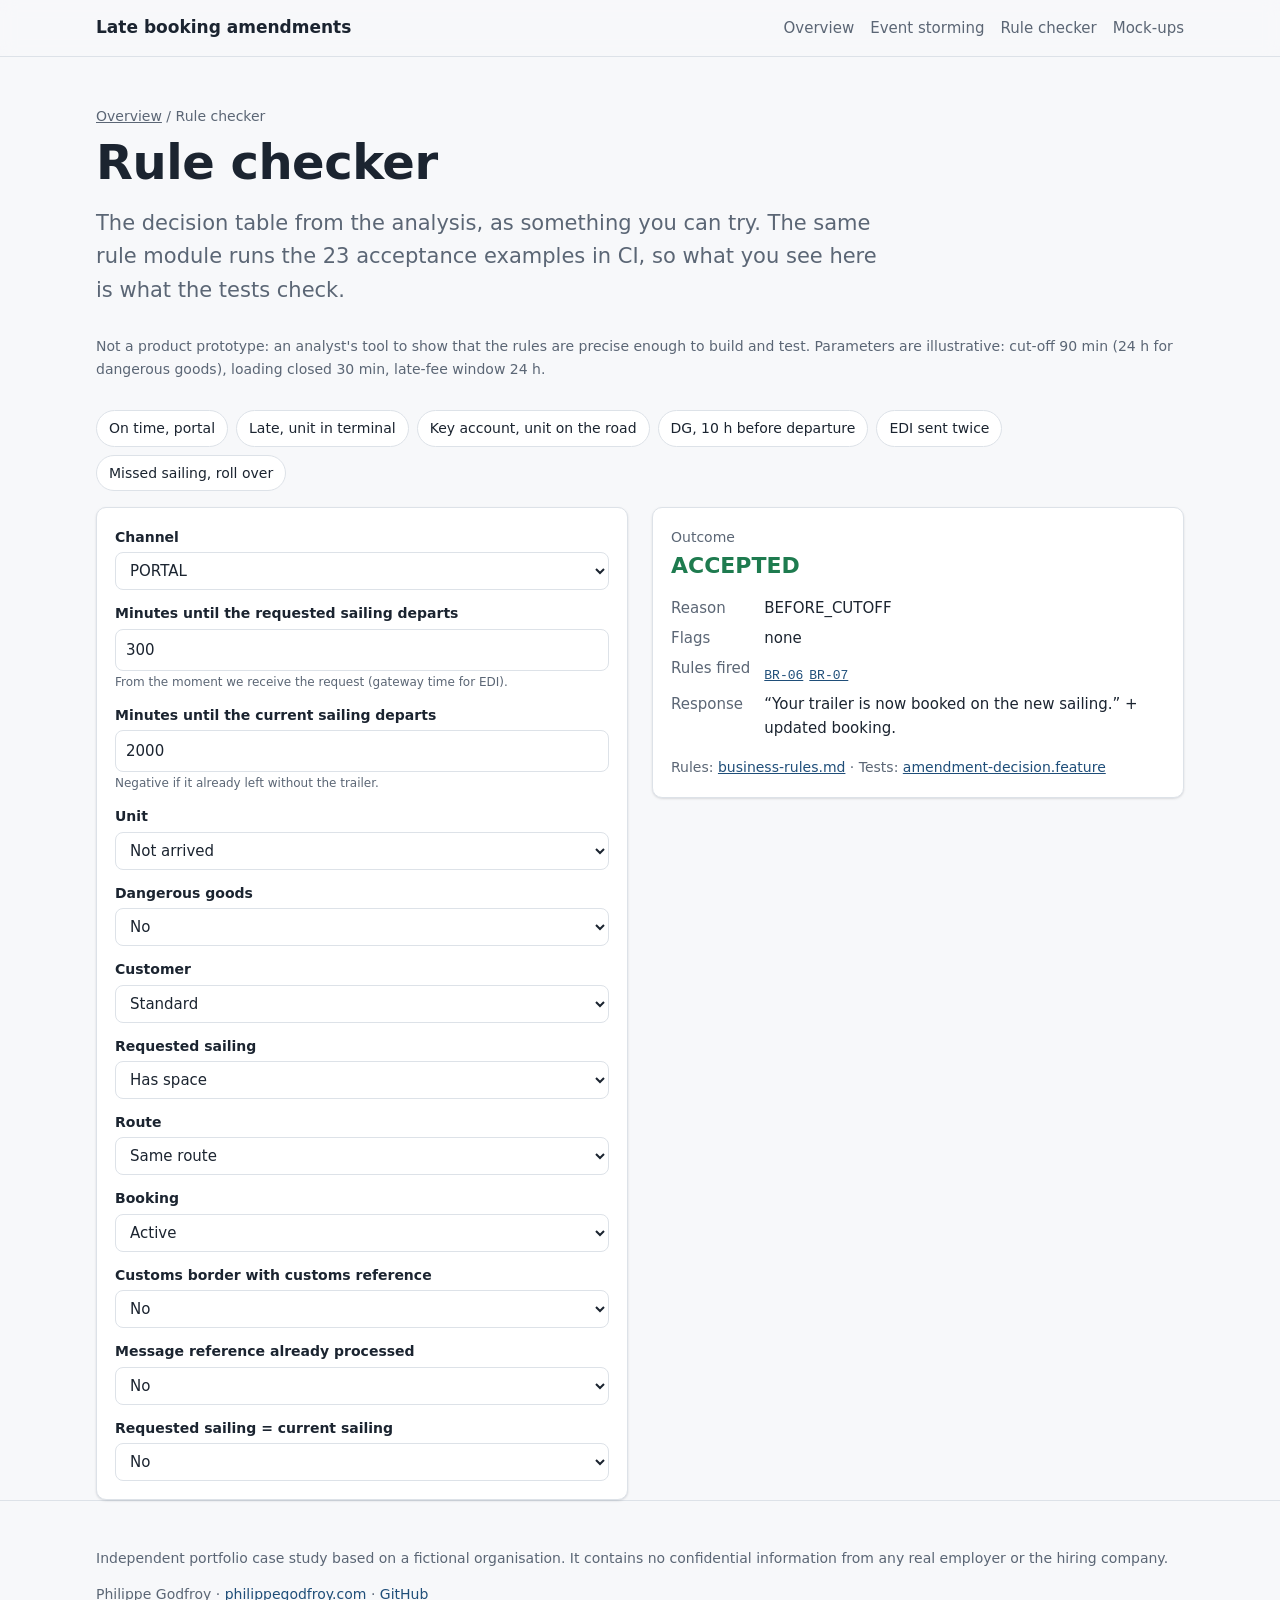
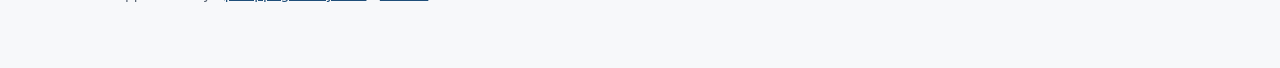
==== site/checker/index.html @ fed1c042 "Functional analysis case: sailing-change amendments for a fictional RoRo operator Discovery, event s" ====
<!doctype html>
<html lang="en">
<head>
  <meta charset="utf-8">
  <meta name="viewport" content="width=device-width, initial-scale=1">
  <title>Rule checker — Late booking amendments</title>
  <meta name="description" content="Try the sailing-change business rules of a fictional RoRo operator: outcome, reason, rules fired, flags and the response per channel.">
  <link rel="icon" href="../assets/favicon.svg" type="image/svg+xml">
  <link rel="stylesheet" href="../assets/style.css">
</head>
<body>
  <header class="site-header">
    <div class="wrap header-inner">
      <a class="brand" href="../">Late booking amendments</a>
      <nav aria-label="Sections">
        <a href="../">Overview</a>
        <a href="../event-storming/">Event storming</a>
        <a href="./" aria-current="page">Rule checker</a>
        <a href="../mockups/">Mock-ups</a>
      </nav>
    </div>
  </header>

  <main>
    <section class="sub-hero wrap">
      <p class="crumbs"><a href="../">Overview</a> / Rule checker</p>
      <h1>Rule checker</h1>
      <p class="lede">The decision table from the analysis, as something you can try. The same rule module runs the 23 acceptance examples in CI, so what you see here is what the tests check.</p>
      <p class="small">Not a product prototype: an analyst's tool to show that the rules are precise enough to build and test. Parameters are illustrative: cut-off 90 min (24 h for dangerous goods), loading closed 30 min, late-fee window 24 h.</p>
    </section>

    <section class="wrap" aria-label="Rule checker">
      <div class="presets" role="group" aria-label="Example situations">
        <button type="button" data-preset="ontime">On time, portal</button>
        <button type="button" data-preset="late">Late, unit in terminal</button>
        <button type="button" data-preset="keyroad">Key account, unit on the road</button>
        <button type="button" data-preset="dg">DG, 10 h before departure</button>
        <button type="button" data-preset="dup">EDI sent twice</button>
        <button type="button" data-preset="missed">Missed sailing, roll over</button>
      </div>

      <div class="checker">
        <form id="f" class="card form-grid" aria-label="Request">
          <div class="field"><label for="channel">Channel</label>
            <select id="channel"><option>PORTAL</option><option>EDI</option><option>AGENT</option></select></div>
          <div class="field"><label for="minutesToTargetDeparture">Minutes until the requested sailing departs</label>
            <input id="minutesToTargetDeparture" type="number" step="1" value="300">
            <div class="hint">From the moment we receive the request (gateway time for EDI).</div></div>
          <div class="field"><label for="minutesToCurrentDeparture">Minutes until the current sailing departs</label>
            <input id="minutesToCurrentDeparture" type="number" step="1" value="2000">
            <div class="hint">Negative if it already left without the trailer.</div></div>
          <div class="field"><label for="unitStatus">Unit</label>
            <select id="unitStatus"><option value="NOT_ARRIVED">Not arrived</option><option value="GATED_IN">Gated in (in the terminal)</option><option value="LOADED">Loaded</option></select></div>
          <div class="field"><label for="dangerousGoods">Dangerous goods</label>
            <select id="dangerousGoods"><option value="no">No</option><option value="yes">Yes</option></select></div>
          <div class="field"><label for="customerTier">Customer</label>
            <select id="customerTier"><option value="STANDARD">Standard</option><option value="KEY_ACCOUNT">Key account</option></select></div>
          <div class="field"><label for="targetCapacity">Requested sailing</label>
            <select id="targetCapacity"><option value="AVAILABLE">Has space</option><option value="FULL">Full</option></select></div>
          <div class="field"><label for="sameRoute">Route</label>
            <select id="sameRoute"><option value="yes">Same route</option><option value="no">Different route</option></select></div>
          <div class="field"><label for="bookingStatus">Booking</label>
            <select id="bookingStatus"><option value="ACTIVE">Active</option><option value="CANCELLED">Cancelled</option></select></div>
          <div class="field"><label for="crossesCustomsBorder">Customs border with customs reference</label>
            <select id="crossesCustomsBorder"><option value="no">No</option><option value="yes">Yes</option></select></div>
          <div class="field"><label for="duplicateMessage">Message reference already processed</label>
            <select id="duplicateMessage"><option value="no">No</option><option value="yes">Yes</option></select></div>
          <div class="field"><label for="noEffectiveChange">Requested sailing = current sailing</label>
            <select id="noEffectiveChange"><option value="no">No</option><option value="yes">Yes</option></select></div>
        </form>

        <div class="card result" aria-live="polite">
          <p class="small">Outcome</p>
          <p id="outcome" class="outcome">—</p>
          <dl class="kv">
            <dt>Reason</dt><dd id="reason">—</dd>
            <dt>Flags</dt><dd id="flags">—</dd>
            <dt>Rules fired</dt><dd><ul id="rules" class="rule-list"></ul></dd>
            <dt>Response</dt><dd id="response">—</dd>
          </dl>
          <p class="small" style="margin-top:16px">Rules: <a href="https://github.com/phlppgdfry/shortsea-booking-functional-analysis/blob/main/docs/03-analysis/business-rules.md">business-rules.md</a> · Tests: <a href="https://github.com/phlppgdfry/shortsea-booking-functional-analysis/blob/main/docs/04-backlog/features/amendment-decision.feature">amendment-decision.feature</a></p>
        </div>
      </div>
    </section>
  </main>

  <footer class="site-footer">
    <div class="wrap">
      <p>Independent portfolio case study based on a fictional organisation. It contains no confidential information from any real employer or the hiring company.</p>
      <p>Philippe Godfroy · <a href="https://philippegodfroy.com">philippegodfroy.com</a> · <a href="https://github.com/phlppgdfry">GitHub</a></p>
    </div>
  </footer>

  <script type="module">
    import { evaluate, channelResponse } from "../assets/amendment-rules.mjs";

    const ids = ["channel", "minutesToTargetDeparture", "minutesToCurrentDeparture", "unitStatus", "dangerousGoods", "customerTier",
      "targetCapacity", "sameRoute", "bookingStatus", "crossesCustomsBorder", "duplicateMessage", "noEffectiveChange"];
    const el = (id) => document.getElementById(id);
    const yes = (id) => el(id).value === "yes";
    const rulesDoc = "https://github.com/phlppgdfry/shortsea-booking-functional-analysis/blob/main/docs/03-analysis/business-rules.md#rules";

    const defaults = { channel: "PORTAL", minutesToTargetDeparture: 300, minutesToCurrentDeparture: 2000, unitStatus: "NOT_ARRIVED",
      dangerousGoods: "no", customerTier: "STANDARD", targetCapacity: "AVAILABLE", sameRoute: "yes", bookingStatus: "ACTIVE",
      crossesCustomsBorder: "no", duplicateMessage: "no", noEffectiveChange: "no" };
    const presets = {
      ontime: {},
      late: { channel: "AGENT", minutesToTargetDeparture: 60, unitStatus: "GATED_IN" },
      keyroad: { customerTier: "KEY_ACCOUNT", minutesToTargetDeparture: 60 },
      dg: { channel: "AGENT", minutesToTargetDeparture: 600, unitStatus: "GATED_IN", dangerousGoods: "yes", customerTier: "KEY_ACCOUNT" },
      dup: { channel: "EDI", duplicateMessage: "yes" },
      missed: { channel: "EDI", minutesToTargetDeparture: 400, minutesToCurrentDeparture: -120, crossesCustomsBorder: "yes" },
    };

    function render() {
      const request = {
        channel: el("channel").value,
        minutesToTargetDeparture: Number(el("minutesToTargetDeparture").value),
        minutesToCurrentDeparture: Number(el("minutesToCurrentDeparture").value),
        unitStatus: el("unitStatus").value,
        dangerousGoods: yes("dangerousGoods"),
        customerTier: el("customerTier").value,
        targetCapacity: el("targetCapacity").value,
        sameRoute: yes("sameRoute"),
        bookingStatus: el("bookingStatus").value,
        crossesCustomsBorder: yes("crossesCustomsBorder"),
        duplicateMessage: yes("duplicateMessage"),
        noEffectiveChange: yes("noEffectiveChange"),
      };
      const r = evaluate(request);
      el("outcome").textContent = r.outcome.replace("_", " ");
      el("outcome").className = "outcome " + r.outcome;
      el("reason").textContent = r.reason;
      el("flags").textContent = r.flags.length ? r.flags.join(", ") : "none";
      el("rules").replaceChildren(...r.rulesFired.map((id) => {
        const li = document.createElement("li"); const a = document.createElement("a");
        a.href = rulesDoc; a.textContent = id; li.append(a); return li;
      }));
      el("response").textContent = channelResponse(request.channel, r);
    }

    function apply(name) {
      const values = { ...defaults, ...presets[name] };
      for (const id of ids) el(id).value = values[id];
      render();
    }

    for (const id of ids) el(id).addEventListener("input", render);
    document.querySelectorAll("[data-preset]").forEach((b) => b.addEventListener("click", () => apply(b.dataset.preset)));
    apply("ontime");
  </script>
</body>
</html>
---- site/assets/style.css ----
/* Case-site design system: neutral, enterprise, one accent. Change tokens, not components. */
:root {
  --font: ui-sans-serif, system-ui, -apple-system, "Segoe UI", Roboto, "Helvetica Neue", Arial, sans-serif;
  --mono: ui-monospace, "SF Mono", Menlo, Consolas, monospace;
  --bg: #f7f8fa;
  --surface: #ffffff;
  --text: #1b2430;
  --muted: #5b6675;
  --border: #dde2e8;
  --accent: #1f4e79;
  --accent-contrast: #ffffff;
  --ok: #1e7b4f;
  --warn: #9a5b00;
  --risk: #a3312a;
  --radius: 10px;
  --shadow: 0 1px 2px rgb(16 24 40 / 6%), 0 1px 3px rgb(16 24 40 / 8%);
  --wrap: 1120px;
  --gutter: 16px;
}
@media (prefers-color-scheme: dark) {
  :root {
    --bg: #0f141a;
    --surface: #161d25;
    --text: #e6eaef;
    --muted: #9aa5b1;
    --border: #2a3440;
    --accent: #7fb2e5;
    --accent-contrast: #0f141a;
    --ok: #5cc28f;
    --warn: #e0a84a;
    --risk: #ef8a82;
    --shadow: none;
  }
}

*, *::before, *::after { box-sizing: border-box; }
html { scroll-behavior: smooth; }
body { margin: 0; font-family: var(--font); background: var(--bg); color: var(--text); line-height: 1.6; font-size: 17px; }
a { color: var(--accent); }
a:focus-visible, .btn:focus-visible { outline: 3px solid var(--accent); outline-offset: 2px; }
img, svg { max-width: 100%; height: auto; }

.wrap { max-width: var(--wrap); margin: 0 auto; padding: 0 var(--gutter); }
.measure { max-width: 68ch; }

.site-header { position: sticky; top: 0; z-index: 10; background: color-mix(in srgb, var(--bg) 88%, transparent); backdrop-filter: blur(8px); border-bottom: 1px solid var(--border); }
.header-inner { display: flex; align-items: center; justify-content: space-between; gap: 16px; min-height: 56px; flex-wrap: wrap; }
.brand { font-weight: 700; text-decoration: none; color: var(--text); }
.site-header nav { display: flex; gap: 16px; flex-wrap: wrap; }
.site-header nav a { color: var(--muted); text-decoration: none; font-size: 15px; }
.site-header nav a:hover { color: var(--text); }

.hero { padding: 72px var(--gutter) 40px; }
.eyebrow { color: var(--muted); font-size: 14px; letter-spacing: .02em; margin: 0 0 8px; }
h1 { font-size: clamp(30px, 5vw, 48px); line-height: 1.15; margin: 0 0 16px; letter-spacing: -0.01em; }
h2 { font-size: clamp(22px, 3vw, 28px); margin: 0 0 16px; }
h3 { font-size: 18px; margin: 8px 0 4px; }
.lede { font-size: clamp(18px, 2.4vw, 21px); color: var(--muted); max-width: 60ch; margin: 0 0 28px; }

.cta-row { display: flex; flex-wrap: wrap; gap: 10px; }
.btn { display: inline-block; padding: 10px 16px; border-radius: var(--radius); border: 1px solid var(--border); background: var(--surface); color: var(--text); text-decoration: none; font-weight: 600; font-size: 15px; }
.btn.primary { background: var(--accent); color: var(--accent-contrast); border-color: var(--accent); }

.section { padding: 40px var(--gutter); border-top: 1px solid var(--border); }

.grid { display: grid; gap: 16px; }
.cards-3 { grid-template-columns: repeat(auto-fit, minmax(220px, 1fr)); }
.cards-4 { grid-template-columns: repeat(auto-fit, minmax(200px, 1fr)); }
.card { background: var(--surface); border: 1px solid var(--border); border-radius: var(--radius); padding: 18px; box-shadow: var(--shadow); }
.card p { margin: 0; color: var(--muted); }

.chip { display: inline-block; font-size: 12px; font-weight: 600; padding: 2px 8px; border-radius: 999px; border: 1px solid currentColor; }
.chip.ok { color: var(--ok); } .chip.warn { color: var(--warn); } .chip.risk { color: var(--risk); }

.checklist { padding-left: 1.2em; }
.journey { list-style: none; padding: 0; margin: 0; display: grid; grid-template-columns: repeat(auto-fit, minmax(150px, 1fr)); gap: 10px; }
.journey a { display: flex; align-items: center; gap: 10px; padding: 12px 14px; background: var(--surface); border: 1px solid var(--border); border-radius: var(--radius); text-decoration: none; color: var(--text); font-weight: 600; }
.step-no { display: inline-grid; place-items: center; width: 26px; height: 26px; border-radius: 50%; background: var(--accent); color: var(--accent-contrast); font-size: 13px; flex: none; }

.diagram { margin: 0; background: var(--surface); border: 1px solid var(--border); border-radius: var(--radius); padding: 16px; overflow-x: auto; }
.diagram figcaption { color: var(--muted); font-size: 14px; margin-top: 8px; }

.kpi-value { font-size: 32px; font-weight: 700; color: var(--text) !important; }
.note { font-size: 14px; color: var(--muted); font-style: italic; }

.table-wrap { overflow-x: auto; border: 1px solid var(--border); border-radius: var(--radius); background: var(--surface); }
table { border-collapse: collapse; width: 100%; font-size: 15px; }
th, td { text-align: left; padding: 10px 12px; border-bottom: 1px solid var(--border); vertical-align: top; }
th { color: var(--muted); font-weight: 600; font-size: 13px; text-transform: uppercase; letter-spacing: .04em; }
tr:last-child td { border-bottom: none; }

.site-footer { border-top: 1px solid var(--border); padding: 32px 0 48px; color: var(--muted); font-size: 14px; }

@media print {
  .site-header, .cta-row { display: none; }
  body { background: #fff; color: #000; font-size: 11pt; }
  .section { break-inside: avoid; padding: 16px 0; }
  .card { box-shadow: none; }
  a { color: #000; }
}
@media (prefers-reduced-motion: reduce) { html { scroll-behavior: auto; } }

/* ---- Case-specific components ---- */
:root {
  --es-event: #f6a04d; --es-command: #7db3e8; --es-actor: #f5e27a; --es-policy: #c9a9e9;
  --es-system: #f2a7c3; --es-read: #9fd8a5; --es-hot: #b8322a; --sticky-text: #1b2430;
}
.sub-hero { padding: 48px var(--gutter) 16px; }
.crumbs { font-size: 14px; color: var(--muted); margin: 0 0 8px; }
.crumbs a { color: var(--muted); }
.two-col { display: grid; gap: 24px; grid-template-columns: repeat(auto-fit, minmax(300px, 1fr)); align-items: start; }
.kbd { font-family: var(--mono); font-size: 14px; background: var(--surface); border: 1px solid var(--border); border-radius: 6px; padding: 1px 6px; }
.small { font-size: 14px; color: var(--muted); }

/* Event storming board */
.legend { display: flex; flex-wrap: wrap; gap: 8px 14px; list-style: none; padding: 0; margin: 0 0 16px; font-size: 14px; }
.legend li { display: flex; align-items: center; gap: 6px; }
.swatch { width: 16px; height: 16px; border-radius: 3px; display: inline-block; }
.board-scroll { overflow-x: auto; border: 1px solid var(--border); border-radius: var(--radius); background: var(--surface); padding: 16px; }
.board { display: grid; grid-auto-flow: column; grid-auto-columns: 190px; gap: 14px; min-width: max-content; }
.board-col { display: flex; flex-direction: column; gap: 8px; }
.board-col h3 { font-size: 12px; text-transform: uppercase; letter-spacing: .05em; color: var(--muted); margin: 0 0 4px; }
.sticky { color: var(--sticky-text); padding: 8px 10px; border-radius: 3px; font-size: 14px; line-height: 1.35; box-shadow: 0 1px 2px rgb(0 0 0 / 18%); }
.sticky small { display: block; font-size: 11px; opacity: .75; text-transform: uppercase; letter-spacing: .04em; }
.s-event { background: var(--es-event); } .s-command { background: var(--es-command); } .s-actor { background: var(--es-actor); font-size: 13px; }
.s-policy { background: var(--es-policy); } .s-system { background: var(--es-system); } .s-read { background: var(--es-read); }
.s-hot { background: var(--es-hot); color: #fff; transform: rotate(-1.5deg); }

/* Rule checker */
.checker { display: grid; gap: 24px; grid-template-columns: repeat(auto-fit, minmax(300px, 1fr)); align-items: start; }
.form-grid { display: grid; gap: 12px; }
.field label { display: block; font-size: 14px; font-weight: 600; margin-bottom: 4px; }
.field select, .field input { width: 100%; font: inherit; font-size: 15px; padding: 8px 10px; border-radius: 8px; border: 1px solid var(--border); background: var(--surface); color: var(--text); }
.field .hint { font-size: 12px; color: var(--muted); margin-top: 2px; }
.presets { display: flex; flex-wrap: wrap; gap: 8px; margin-bottom: 16px; }
.presets button, .wf button { font: inherit; font-size: 14px; padding: 6px 12px; border-radius: 999px; border: 1px solid var(--border); background: var(--surface); color: var(--text); cursor: pointer; }
.presets button:hover { border-color: var(--accent); }
.presets button:focus-visible, .wf button:focus-visible { outline: 3px solid var(--accent); outline-offset: 2px; }
.result { position: sticky; top: 72px; }
.outcome { font-size: 22px; font-weight: 700; margin: 6px 0 2px; }
.outcome.ACCEPTED { color: var(--ok); } .outcome.PENDING_APPROVAL { color: var(--warn); } .outcome.REJECTED { color: var(--risk); }
.rule-list { display: flex; flex-wrap: wrap; gap: 6px; padding: 0; list-style: none; margin: 6px 0 0; }
.rule-list a { font-family: var(--mono); font-size: 13px; }
dl.kv { display: grid; grid-template-columns: max-content 1fr; gap: 6px 14px; margin: 12px 0 0; font-size: 15px; }
dl.kv dt { color: var(--muted); } dl.kv dd { margin: 0; }

/* Wireframes */
.wf { background: var(--surface); border: 2px dashed var(--border); border-radius: var(--radius); padding: 16px; font-size: 15px; }
.wf h3 { margin-top: 0; }
.wf .bar { display: flex; justify-content: space-between; gap: 8px; flex-wrap: wrap; font-size: 13px; color: var(--muted); border-bottom: 1px solid var(--border); padding-bottom: 8px; margin-bottom: 12px; }
.wf .opt { display: flex; justify-content: space-between; gap: 8px; padding: 8px 10px; border: 1px solid var(--border); border-radius: 8px; margin-bottom: 6px; }
.wf .opt.sel { border-color: var(--accent); box-shadow: inset 3px 0 0 var(--accent); }
.wf .opt.off { opacity: .5; }
.wf .msg { border-left: 4px solid var(--warn); padding: 8px 12px; background: color-mix(in srgb, var(--warn) 10%, transparent); margin: 12px 0; }
.wf .msg.ok { border-color: var(--ok); background: color-mix(in srgb, var(--ok) 10%, transparent); }
.wf .anno { font-size: 12px; color: var(--accent); font-weight: 600; }
.wf .row-actions { display: flex; gap: 8px; flex-wrap: wrap; }
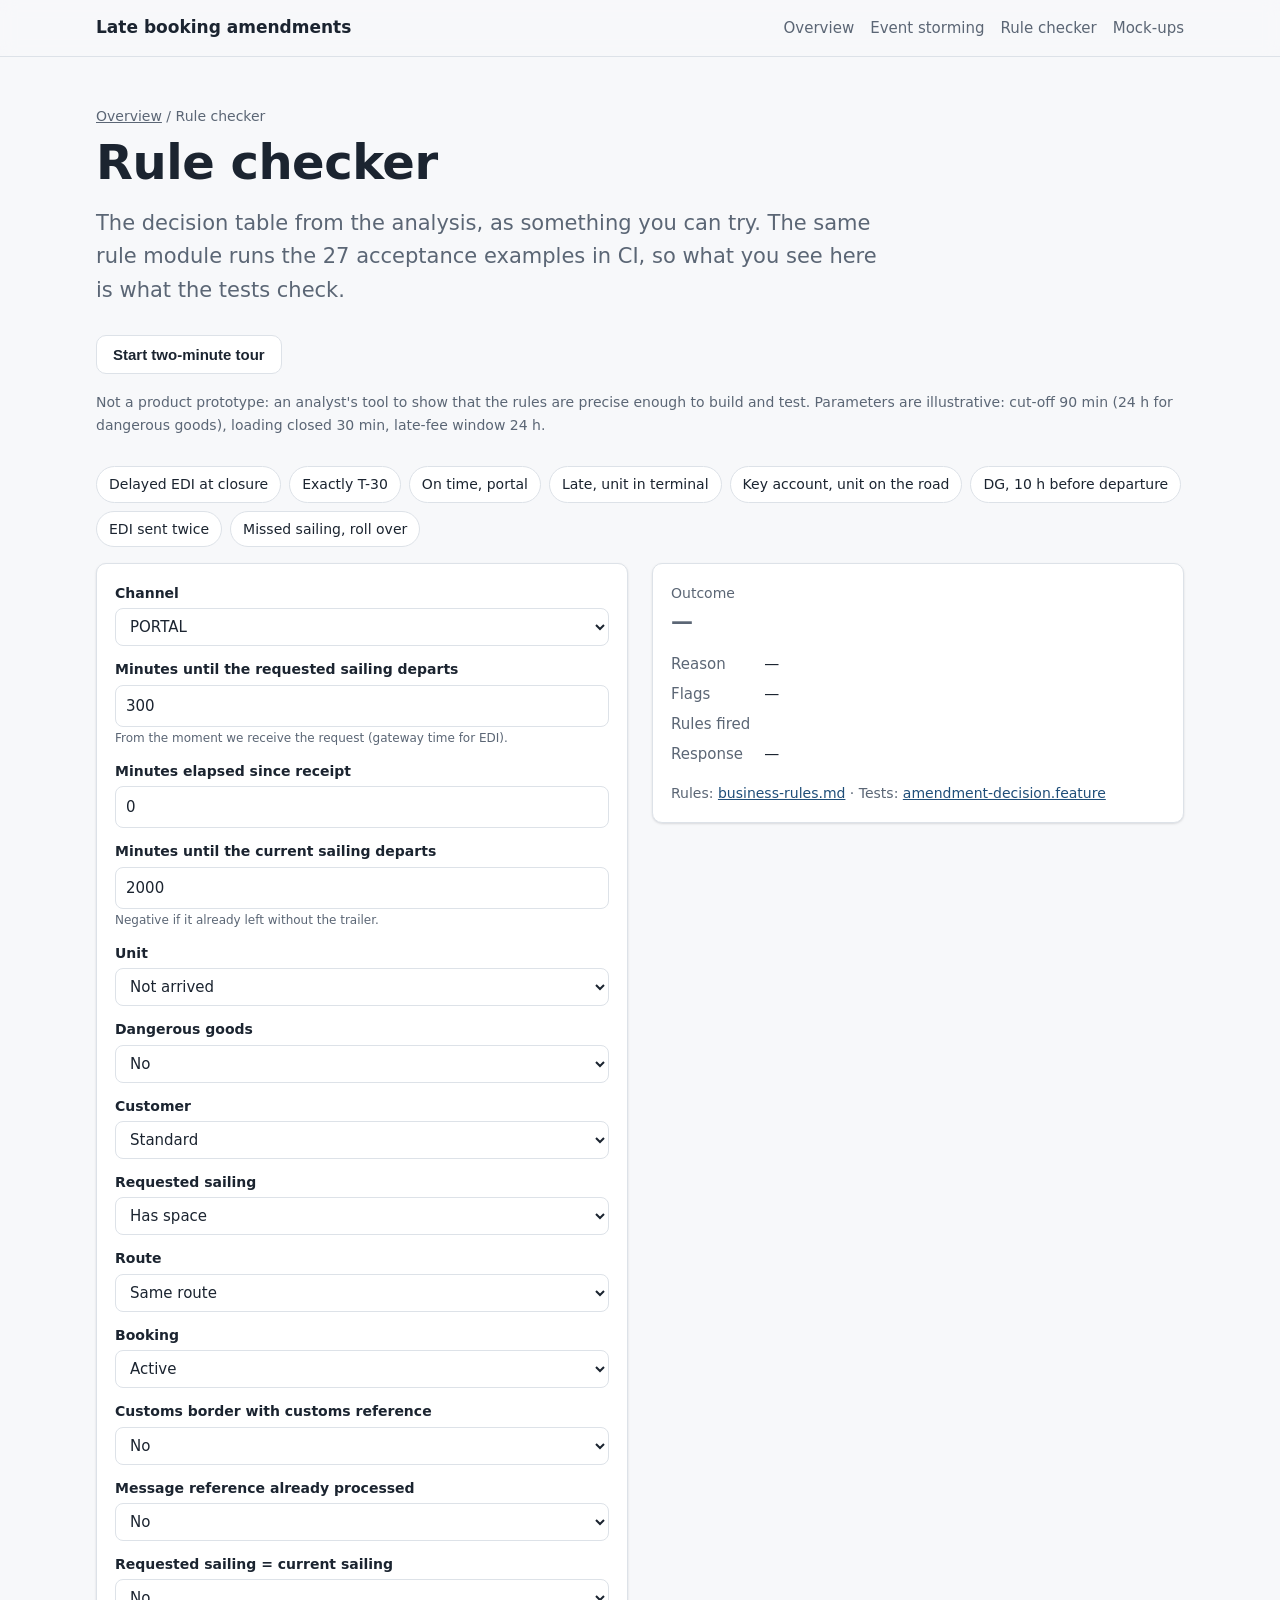
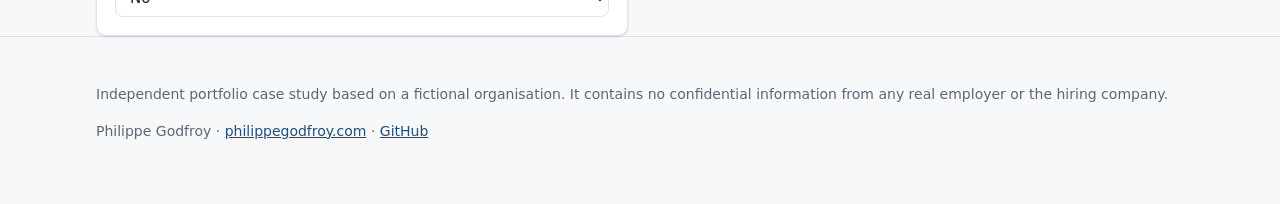
==== commit febfb031: "Resolve closure boundaries, execution safety and notification states" ====
--- a/site/checker/index.html
+++ b/site/checker/index.html
@@ -25,13 +25,16 @@
     <section class="sub-hero wrap">
       <p class="crumbs"><a href="../">Overview</a> / Rule checker</p>
       <h1>Rule checker</h1>
-      <p class="lede">The decision table from the analysis, as something you can try. The same rule module runs the 23 acceptance examples in CI, so what you see here is what the tests check.</p>
+      <p class="lede">The decision table from the analysis, as something you can try. The same rule module runs the 27 acceptance examples in CI, so what you see here is what the tests check.</p>
+      <p><button class="btn" id="btn-tour" type="button">Start two-minute tour</button></p>
       <p class="small">Not a product prototype: an analyst's tool to show that the rules are precise enough to build and test. Parameters are illustrative: cut-off 90 min (24 h for dangerous goods), loading closed 30 min, late-fee window 24 h.</p>
     </section>
 
     <section class="wrap" aria-label="Rule checker">
       <div class="presets" role="group" aria-label="Example situations">
-        <button type="button" data-preset="ontime">On time, portal</button>
+        <button type="button" data-preset="delayed">Delayed EDI at closure</button>
+          <button type="button" data-preset="boundary">Exactly T-30</button>
+          <button type="button" data-preset="ontime">On time, portal</button>
         <button type="button" data-preset="late">Late, unit in terminal</button>
         <button type="button" data-preset="keyroad">Key account, unit on the road</button>
         <button type="button" data-preset="dg">DG, 10 h before departure</button>
@@ -46,6 +49,7 @@
           <div class="field"><label for="minutesToTargetDeparture">Minutes until the requested sailing departs</label>
             <input id="minutesToTargetDeparture" type="number" step="1" value="300">
             <div class="hint">From the moment we receive the request (gateway time for EDI).</div></div>
+          <div class="field"><label for="processingDelayMinutes">Minutes elapsed since receipt</label><input id="processingDelayMinutes" type="number" min="0" value="0"></div>
           <div class="field"><label for="minutesToCurrentDeparture">Minutes until the current sailing departs</label>
             <input id="minutesToCurrentDeparture" type="number" step="1" value="2000">
             <div class="hint">Negative if it already left without the trailer.</div></div>
@@ -92,19 +96,22 @@
   </footer>
 
   <script type="module">
+    import { createTour } from "../assets/tour.js";
     import { evaluate, channelResponse } from "../assets/amendment-rules.mjs";
 
-    const ids = ["channel", "minutesToTargetDeparture", "minutesToCurrentDeparture", "unitStatus", "dangerousGoods", "customerTier",
+    const ids = ["channel", "processingDelayMinutes", "minutesToTargetDeparture", "minutesToCurrentDeparture", "unitStatus", "dangerousGoods", "customerTier",
       "targetCapacity", "sameRoute", "bookingStatus", "crossesCustomsBorder", "duplicateMessage", "noEffectiveChange"];
     const el = (id) => document.getElementById(id);
     const yes = (id) => el(id).value === "yes";
     const rulesDoc = "https://github.com/phlppgdfry/shortsea-booking-functional-analysis/blob/main/docs/03-analysis/business-rules.md#rules";
 
-    const defaults = { channel: "PORTAL", minutesToTargetDeparture: 300, minutesToCurrentDeparture: 2000, unitStatus: "NOT_ARRIVED",
+    const defaults = { channel: "PORTAL", processingDelayMinutes: 0, minutesToTargetDeparture: 300, minutesToCurrentDeparture: 2000, unitStatus: "NOT_ARRIVED",
       dangerousGoods: "no", customerTier: "STANDARD", targetCapacity: "AVAILABLE", sameRoute: "yes", bookingStatus: "ACTIVE",
       crossesCustomsBorder: "no", duplicateMessage: "no", noEffectiveChange: "no" };
     const presets = {
       ontime: {},
+      delayed: { channel: "EDI", minutesToTargetDeparture: 100, processingDelayMinutes: 70 },
+      boundary: { minutesToTargetDeparture: 30, unitStatus: "GATED_IN" },
       late: { channel: "AGENT", minutesToTargetDeparture: 60, unitStatus: "GATED_IN" },
       keyroad: { customerTier: "KEY_ACCOUNT", minutesToTargetDeparture: 60 },
       dg: { channel: "AGENT", minutesToTargetDeparture: 600, unitStatus: "GATED_IN", dangerousGoods: "yes", customerTier: "KEY_ACCOUNT" },
@@ -115,6 +122,7 @@
     function render() {
       const request = {
         channel: el("channel").value,
+        processingDelayMinutes: Number(el("processingDelayMinutes").value),
         minutesToTargetDeparture: Number(el("minutesToTargetDeparture").value),
         minutesToCurrentDeparture: Number(el("minutesToCurrentDeparture").value),
         unitStatus: el("unitStatus").value,
@@ -148,6 +156,16 @@
     for (const id of ids) el(id).addEventListener("input", render);
     document.querySelectorAll("[data-preset]").forEach((b) => b.addEventListener("click", () => apply(b.dataset.preset)));
     apply("ontime");
+    const tour = createTour([
+      {text:"This fictional case uses one policy across portal, EDI and booking agents. The checker illustrates decisions, not a production booking system.",focus:"h1",before:()=>apply("ontime")},
+      {text:"An on-time request passes the cut-off. Rules fired explain the accepted decision.",focus:"#outcome",before:()=>apply("ontime")},
+      {text:"A late request for a gated-in trailer needs terminal approval. Key-account priority never overrides safety.",focus:"#outcome",before:()=>apply("late")},
+      {text:"At exactly T-30 loading is closed. New changes are refused and pending approvals expire.",focus:"#reason",before:()=>apply("boundary")},
+      {text:"EDI was received 100 minutes before departure, but waited 70 minutes. It is on time at receipt and closed at execution.",focus:"#processingDelayMinutes",before:()=>apply("delayed")},
+      {text:"Applied means the booking commit succeeded. Delivery has a separate queued/retrying/failed/sent status. Real queues and transactions remain outside this checker.",focus:"#response",before:()=>apply("ontime")},
+      {text:"The case includes 27 executable decision examples and 43 checks. Actual integration, UAT and stakeholder validation remain planned. Open the rules and review decisions for the trade-offs.",focus:"#rules"}
+    ]);
+    el("btn-tour").addEventListener("click",()=>tour.start());
   </script>
 </body>
 </html>
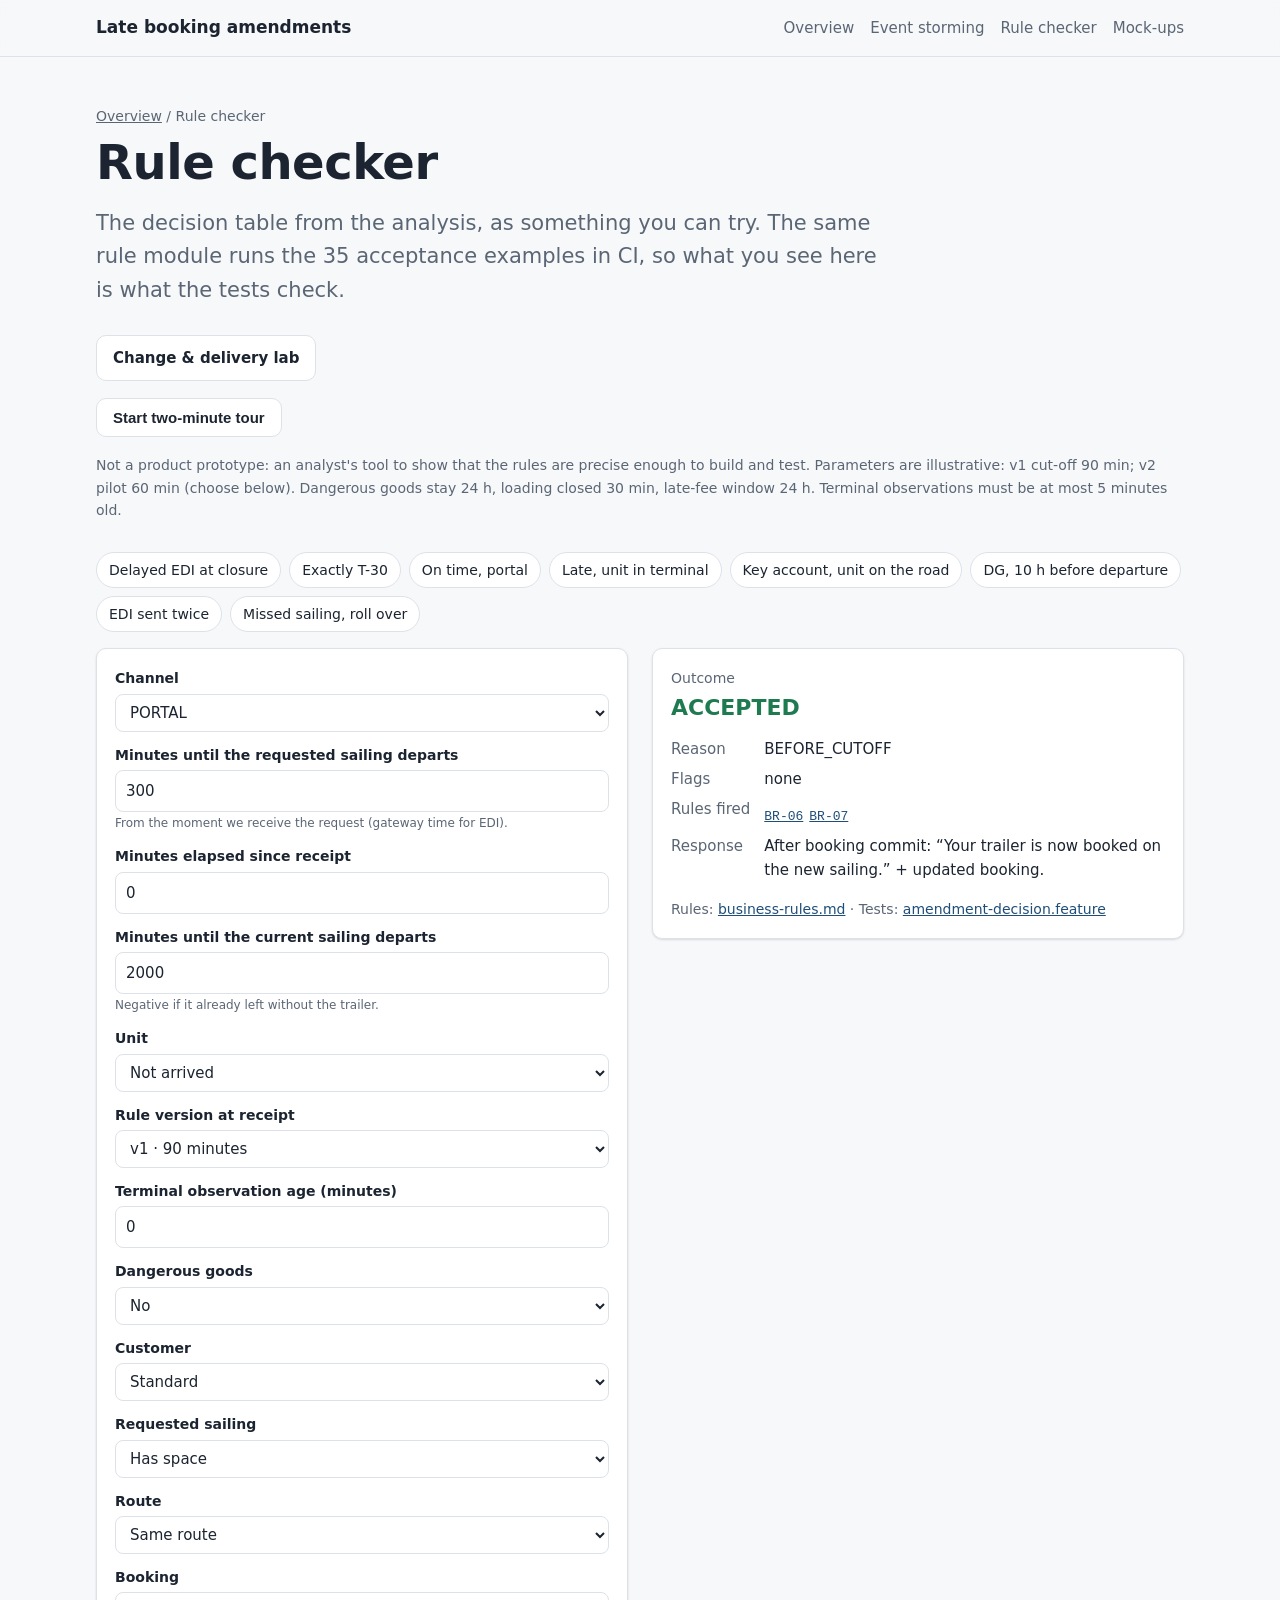
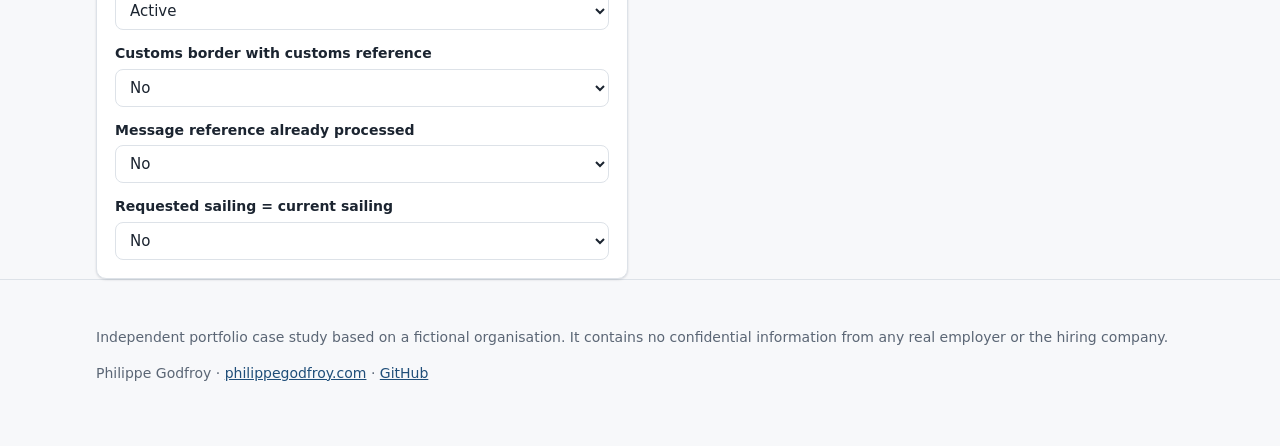
==== commit d926ae93: "Complete versioned amendment case and fix execution, reconciliation and pilot gates" ====
--- a/site/checker/index.html
+++ b/site/checker/index.html
@@ -25,9 +25,10 @@
     <section class="sub-hero wrap">
       <p class="crumbs"><a href="../">Overview</a> / Rule checker</p>
       <h1>Rule checker</h1>
-      <p class="lede">The decision table from the analysis, as something you can try. The same rule module runs the 27 acceptance examples in CI, so what you see here is what the tests check.</p>
+      <p class="lede">The decision table from the analysis, as something you can try. The same rule module runs the 35 acceptance examples in CI, so what you see here is what the tests check.</p>
+      <p><a class="btn" href="../delivery-lab/">Change & delivery lab</a></p>
       <p><button class="btn" id="btn-tour" type="button">Start two-minute tour</button></p>
-      <p class="small">Not a product prototype: an analyst's tool to show that the rules are precise enough to build and test. Parameters are illustrative: cut-off 90 min (24 h for dangerous goods), loading closed 30 min, late-fee window 24 h.</p>
+      <p class="small">Not a product prototype: an analyst's tool to show that the rules are precise enough to build and test. Parameters are illustrative: v1 cut-off 90 min; v2 pilot 60 min (choose below). Dangerous goods stay 24 h, loading closed 30 min, late-fee window 24 h. Terminal observations must be at most 5 minutes old.</p>
     </section>
 
     <section class="wrap" aria-label="Rule checker">
@@ -54,7 +55,8 @@
             <input id="minutesToCurrentDeparture" type="number" step="1" value="2000">
             <div class="hint">Negative if it already left without the trailer.</div></div>
           <div class="field"><label for="unitStatus">Unit</label>
-            <select id="unitStatus"><option value="NOT_ARRIVED">Not arrived</option><option value="GATED_IN">Gated in (in the terminal)</option><option value="LOADED">Loaded</option></select></div>
+            <select id="unitStatus"><option value="NOT_ARRIVED">Not arrived</option><option value="GATED_IN">Gated in (in the terminal)</option><option value="LOADED">Loaded</option><option value="UNKNOWN">Unknown — feed unavailable</option></select></div>
+          <div class="field"><label for="ruleVersion">Rule version at receipt</label><select id="ruleVersion"><option value="v1">v1 · 90 minutes</option><option value="v2">v2 pilot · 60 minutes</option></select></div><div class="field"><label for="statusAgeMinutes">Terminal observation age (minutes)</label><input id="statusAgeMinutes" type="number" min="0" value="0"></div>
           <div class="field"><label for="dangerousGoods">Dangerous goods</label>
             <select id="dangerousGoods"><option value="no">No</option><option value="yes">Yes</option></select></div>
           <div class="field"><label for="customerTier">Customer</label>
@@ -97,15 +99,15 @@
 
   <script type="module">
     import { createTour } from "../assets/tour.js";
-    import { evaluate, channelResponse } from "../assets/amendment-rules.mjs";
+    import { evaluate, channelResponse, RULE_VERSIONS } from "../assets/amendment-rules.mjs";
 
-    const ids = ["channel", "processingDelayMinutes", "minutesToTargetDeparture", "minutesToCurrentDeparture", "unitStatus", "dangerousGoods", "customerTier",
+    const ids = ["ruleVersion", "statusAgeMinutes", "channel", "processingDelayMinutes", "minutesToTargetDeparture", "minutesToCurrentDeparture", "unitStatus", "dangerousGoods", "customerTier",
       "targetCapacity", "sameRoute", "bookingStatus", "crossesCustomsBorder", "duplicateMessage", "noEffectiveChange"];
     const el = (id) => document.getElementById(id);
     const yes = (id) => el(id).value === "yes";
     const rulesDoc = "https://github.com/phlppgdfry/shortsea-booking-functional-analysis/blob/main/docs/03-analysis/business-rules.md#rules";
 
-    const defaults = { channel: "PORTAL", processingDelayMinutes: 0, minutesToTargetDeparture: 300, minutesToCurrentDeparture: 2000, unitStatus: "NOT_ARRIVED",
+    const defaults = { ruleVersion: "v1", statusAgeMinutes: 0, channel: "PORTAL", processingDelayMinutes: 0, minutesToTargetDeparture: 300, minutesToCurrentDeparture: 2000, unitStatus: "NOT_ARRIVED",
       dangerousGoods: "no", customerTier: "STANDARD", targetCapacity: "AVAILABLE", sameRoute: "yes", bookingStatus: "ACTIVE",
       crossesCustomsBorder: "no", duplicateMessage: "no", noEffectiveChange: "no" };
     const presets = {
@@ -135,7 +137,8 @@
         duplicateMessage: yes("duplicateMessage"),
         noEffectiveChange: yes("noEffectiveChange"),
       };
-      const r = evaluate(request);
+      request.statusAgeMinutes = Number(el("statusAgeMinutes").value);
+      const r = evaluate(request, RULE_VERSIONS[el("ruleVersion").value]);
       el("outcome").textContent = r.outcome.replace("_", " ");
       el("outcome").className = "outcome " + r.outcome;
       el("reason").textContent = r.reason;
@@ -163,7 +166,7 @@
       {text:"At exactly T-30 loading is closed. New changes are refused and pending approvals expire.",focus:"#reason",before:()=>apply("boundary")},
       {text:"EDI was received 100 minutes before departure, but waited 70 minutes. It is on time at receipt and closed at execution.",focus:"#processingDelayMinutes",before:()=>apply("delayed")},
       {text:"Applied means the booking commit succeeded. Delivery has a separate queued/retrying/failed/sent status. Real queues and transactions remain outside this checker.",focus:"#response",before:()=>apply("ontime")},
-      {text:"The case includes 27 executable decision examples and 43 checks. Actual integration, UAT and stakeholder validation remain planned. Open the rules and review decisions for the trade-offs.",focus:"#rules"}
+      {text:"The case includes 35 executable decision examples plus execution, contention and recovery checks. Actual integration, UAT and stakeholder validation remain planned. Open the rules and review decisions for the trade-offs.",focus:"#rules"}
     ]);
     el("btn-tour").addEventListener("click",()=>tour.start());
   </script>
--- a/site/assets/style.css
+++ b/site/assets/style.css
@@ -155,3 +155,23 @@
 .wf .msg.ok { border-color: var(--ok); background: color-mix(in srgb, var(--ok) 10%, transparent); }
 .wf .anno { font-size: 12px; color: var(--accent); font-weight: 600; }
 .wf .row-actions { display: flex; gap: 8px; flex-wrap: wrap; }
+
+/* Guided tour (assets/tour.js) */
+.hidden { display: none !important; }
+.tour { position: fixed; left: 16px; right: 16px; bottom: 16px; z-index: 50; max-width: 760px; margin: 0 auto; background: var(--text); color: var(--bg); border-radius: var(--radius); padding: 12px 16px; display: flex; gap: 12px; align-items: center; justify-content: space-between; flex-wrap: wrap; box-shadow: 0 6px 24px rgb(0 0 0 / 25%); }
+.tour p { margin: 0; font-size: 15px; max-width: 70ch; }
+.tour .tour-step { display: block; font-size: 12px; opacity: .7; }
+.tour-actions { display: flex; gap: 8px; }
+.tour button { font: inherit; font-size: 14px; padding: 6px 12px; border-radius: 999px; border: 1px solid currentColor; background: transparent; color: inherit; cursor: pointer; }
+.tour button:disabled { opacity: .4; cursor: default; }
+.tour-flash { animation: tour-flash 1.4s ease-out; }
+@keyframes tour-flash { 0% { box-shadow: 0 0 0 4px var(--accent); } 100% { box-shadow: 0 0 0 4px transparent; } }
+
+@media print {
+  .site-header, .cta-row, .tour { display: none; }
+  body { background: #fff; color: #000; font-size: 11pt; }
+  .section { break-inside: avoid; padding: 16px 0; }
+  .card { box-shadow: none; }
+  a { color: #000; }
+}
+@media (prefers-reduced-motion: reduce) { html { scroll-behavior: auto; } .tour-flash { animation: none; outline: 3px solid var(--accent); } }
